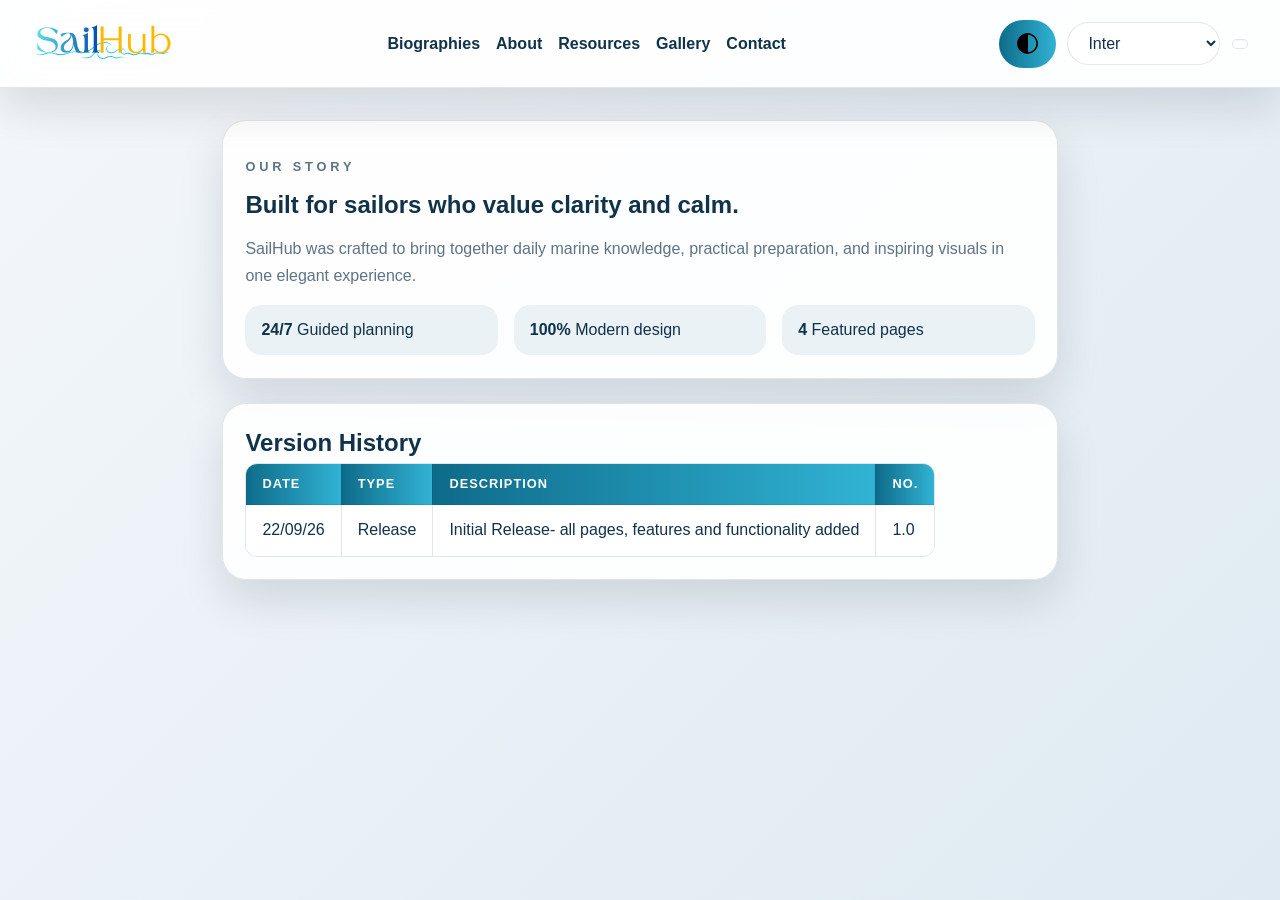
==== about.html @ ad93a69f "Initial commit" ====
<!DOCTYPE html>
<html lang="en">
  <head>
    <meta charset="UTF-8" />
    <!-- Blue toolbar for light mode users --><meta name="theme-color" content="#4A90E2" media="(prefers-color-scheme: light)"><!-- Dark grey toolbar for dark mode users --><meta name="theme-color" content="#1A1A1A" media="(prefers-color-scheme: dark)">
    <meta name="viewport" content="width=device-width, initial-scale=1.0" />
    <title>About SailHub</title>
    <link rel="stylesheet" href="styles.css" />
  </head>
  <body>
    <header class="topbar">
      <!-- <div class="hnav" id="myLinks">
        <a href="#news">News</a>
        <a href="#settings">Settings</a>
        <a href="#other">Other</a>
      </div>
      <button class="icon" type="button" aria-controls="myLinks" aria-expanded="false" aria-label="Open menu" onclick="myFunction()">
        <img src="images/menu_86dp_000000_FILL0_wght400_GRAD0_opsz48.svg" alt="" aria-hidden="true">
      </button> -->
      <a class="brand" href="index.html"><img style="height: 50px; width: auto;" src="images/SailHub Logo.svg" alt="SailHub"></a>
      <nav class="nav-links">
        <a href="biographies.html" data-i18n="navBiographies">Biographies</a>
        <a href="about.html" data-i18n="navAbout">About</a>
        <a href="resources.html" data-i18n="navResources">Resources</a>
        <a href="gallery.html" data-i18n="navGallery">Gallery</a>
        <a href="contact.html" data-i18n="navContact">Contact</a>
      </nav>
      <div class="toolbar">
        <img id="themeToggle" class="control-btn" type="button" class="toggleDarkmode" title="Toggle Mode" onclick="toggleDarkmode()" src="images/contrast_86dp_000000_FILL0_wght400_GRAD0_opsz48.svg" alt="Theme">
        <select id="fontSelect" class="control-select">
          <option value="Inter, sans-serif">Inter</option>
          <option value="OpenDyslexic, sans-serif">OpenDyslexic</option>
          <option value="monospace">Monospace</option>
          <option value="Verdana, sans-serif">Verdana</option>
          <option value="Arial, sans-serif">Arial</option>
          <option value="Georgia, serif">Georgia</option>
          <option value="Tahoma, sans-serif">Tahoma</option>
          <option value="Impact, sans-serif">Impact</option>
          <option value="cursive">Cursive</option>
          <option value="Helvetica, sans-serif">Helvetica</option>
          <option value="Trebuchet MS, sans-serif">Trebuchet</option>
        </select>
        <div class="google-translate-wrap">
          <div id="google_translate_element"></div>
        </div>
      </div>
    </header>

    <main class="page single-column">
      <section class="detail-card">
        <p class="eyebrow" data-i18n="aboutEyebrow">Our story</p>
        <h1 data-i18n="aboutTitle">Built for sailors who value clarity and calm.</h1>
        <p data-i18n="aboutText">SailHub was crafted to bring together daily marine knowledge, practical preparation, and inspiring visuals in one elegant experience.</p>
        <div class="stat-row">
          <div>
            <strong>24/7</strong>
            <span data-i18n="aboutStat1">Guided planning</span>
          </div>
          <div>
            <strong>100%</strong>
            <span data-i18n="aboutStat2">Modern design</span>
          </div>
          <div>
            <strong>4</strong>
            <span data-i18n="aboutStat3">Featured pages</span>
          </div>
        </div>
      </section>
      <section style="margin-top: 1.5rem;" class="detail-card">
        <h1 data-i18n="aboutTitle">Version History</h1>
        <table class="version-table">
    <thead>
      <tr >
        <th>Date</th>
        <th>Type</th>
        <th>Description</th>
        <th>No.</th>
      </tr>
    </thead>
    <tbody>
      <tr>
        <td>22/09/26</td>
        <td>Release</td>
        <td>Initial Release- all pages, features and functionality added</td>
        <td>1.0</td>
      </tr>
      <!--<tr>
        <td>32/13/100</td>
        <td>Bugfix</td>
        <td>Lorem ipsum dolor sit amet consectetur adipisicing elit. Ea, asperiores quos modi ut vel voluptas inventore sunt autem id, dignissimos nemo fugit obcaecati atque quo, dolor quasi! Laborum, impedit recusandae!</td>
        <td>75.10</td>
      </tr>
     <tr>
        <td>32/13/100</td>
        <td>Bugfix</td>
        <td>Lorem ipsum dolor sit amet consectetur adipisicing elit. Ea, asperiores quos modi ut vel voluptas inventore sunt autem id, dignissimos nemo fugit obcaecati atque quo, dolor quasi! Laborum, impedit recusandae!</td>
        <td>75.10</td>
      </tr>
      <tr>
        <td>32/13/100</td>
        <td>Bugfix</td>
        <td>Lorem ipsum dolor sit amet consectetur adipisicing elit. Ea, asperiores quos modi ut vel voluptas inventore sunt autem id, dignissimos nemo fugit obcaecati atque quo, dolor quasi! Laborum, impedit recusandae!</td>
        <td>75.10</td>
      </tr>
      <tr>
        <td>32/13/100</td>
        <td>Bugfix</td>
        <td>Lorem ipsum dolor sit amet consectetur adipisicing elit. Ea, asperiores quos modi ut vel voluptas inventore sunt autem id, dignissimos nemo fugit obcaecati atque quo, dolor quasi! Laborum, impedit recusandae!</td>
        <td>75.10</td>
      </tr>
      <tr>
        <td>32/13/100</td>
        <td>Bugfix</td>
        <td>Lorem ipsum dolor sit amet consectetur adipisicing elit. Ea, asperiores quos modi ut vel voluptas inventore sunt autem id, dignissimos nemo fugit obcaecati atque quo, dolor quasi! Laborum, impedit recusandae!</td>
        <td>75.10</td>
      </tr>
      <tr>
        <td>32/13/100</td>
        <td>Bugfix</td>
        <td>Lorem ipsum dolor sit amet consectetur adipisicing elit. Ea, asperiores quos modi ut vel voluptas inventore sunt autem id, dignissimos nemo fugit obcaecati atque quo, dolor quasi! Laborum, impedit recusandae!</td>
        <td>75.10</td>
      </tr> -->
    </tbody>
  </table>

      </section>
    </main>

    <button id="scrollTopBtn" class="scroll-top" aria-label="Back to top">↑</button>
    <script src="https://translate.google.com/translate_a/element.js?cb=googleTranslateInit"></script>
    <script>
      function googleTranslateInit() {
        new google.translate.TranslateElement(
          {
            pageLanguage: 'en',
            includedLanguages: '',
            layout: google.translate.TranslateElement.InlineLayout.SIMPLE,
            autoDisplay: false
          },
          'google_translate_element'
        );
      }
    </script>
    <script src="script.js"></script>
  </body>
</html>
---- styles.css ----
:root {
  color-scheme: light;
  --bg: #f4f7fb;
  --surface: rgba(255, 255, 255, 0.9);
  --surface-strong: #ffffff;
  --accent: #0e6b8a;
  --accent-2: #31b3d4;
  --text: #10324a;
  --muted: #5e7384;
  --border: rgba(16, 50, 74, 0.12);
  --shadow: 0 20px 45px rgba(3, 18, 26, 0.12);
}

body.dark {
  color-scheme: dark;
  --bg: #07131d;
  --surface: rgba(12, 26, 37, 0.92);
  --surface-strong: #0f2331;
  --accent: #57c7ff;
  --accent-2: #2f8bb3;
  --text: #eaf7ff;
  --muted: #93aac3;
  --border: rgba(234, 247, 255, 0.16);
  --shadow: 0 20px 45px rgba(0, 0, 0, 0.3);
}

* {
  box-sizing: border-box;
}

html {
  scroll-behavior: smooth;
}

body {
  margin: 0;
  font-family: 'Inter', sans-serif;
  background: linear-gradient(135deg, var(--bg), #dfeaf2);
  color: var(--text);
  min-height: 100vh;
}

body.dark {
  background: linear-gradient(135deg, var(--bg), #11293a);
}

.topbar {
  position: sticky;
  top: 0;
  z-index: 20;
  display: flex;
  justify-content: space-between;
  align-items: center;
  padding: 1rem 2rem;
  background: var(--surface);
  backdrop-filter: blur(18px);
  border-bottom: 1px solid var(--border);
  box-shadow: var(--shadow);
}

.brand {
  font-size: 1.25rem;
  font-weight: 700;
  color: var(--accent);
  text-decoration: none;
}

.nav-links {
  display: flex;
  gap: 1rem;
}

.nav-links a {
  text-decoration: none;
  color: var(--text);
  font-weight: 600;
}

.toolbar {
  display: flex;
  gap: 0.7rem;
  align-items: center;
}

.google-translate-wrap {
  display: flex;
  align-items: center;
  padding: 0.25rem 0.45rem;
  border-radius: 999px;
  background: var(--surface-strong);
  border: 1px solid var(--border);
  box-shadow: inset 0 1px 2px rgba(0,0,0,0.04);
}

.google-translate-wrap .goog-te-gadget {
  font-family: inherit !important;
  color: var(--text) !important;
}

.google-translate-wrap .goog-te-gadget-simple {
  background: transparent !important;
  border: none !important;
  padding: 0 !important;
  box-shadow: none !important;
}

.google-translate-wrap .goog-te-menu-value span {
  color: var(--text) !important;
}

.google-translate-wrap .goog-te-menu-value span:last-child {
  display: none;
}

.control-btn, .control-select, .primary-btn, .search-box button {
  border: none;
  border-radius: 999px;
  padding: 0.7rem 1rem;
  font: inherit;
  cursor: pointer;
}

.control-btn, .primary-btn, .search-box button {
  background: linear-gradient(90deg, var(--accent), var(--accent-2));
  color: white;
}
.control-btn, .toggleDarkmode {
  display: flex;
  justify-content: center;
  width: auto;
  height: 48px;
}

.control-select {
  background: var(--surface-strong);
  color: var(--text);
  border: 1px solid var(--border);
}

.control-btn-search {
  background: var(--surface-strong);
  color: var(--text);
  border: 2px solid var(--border);
  border-radius: 20px;
  padding: 5px;
  font: inherit;
  cursor: pointer;
  margin-top: -19px;
  position: relative;
  top: 6px;
}

.page {
  max-width: 1200px;
  margin: 0 auto;
  padding: 2rem;
}

.single-column {
  max-width: 900px;
}

.hero-card, .detail-card, .info-card, .gallery-card {
  background: var(--surface);
  border: 1px solid var(--border);
  border-radius: 24px;
  box-shadow: var(--shadow);
}

.hero-card {
  display: grid;
  grid-template-columns: 1.5fr 1fr;
  gap: 1.5rem;
  padding: 2rem;
  align-items: center;
}

.eyebrow {
  text-transform: uppercase;
  letter-spacing: 0.3em;
  color: var(--accent);
  font-size: 0.8rem;
  font-weight: 700;
}

h1, h2 {
  margin-top: 0.2rem;
  margin-bottom: 0.35rem;
  size: 1.8rem;
}

.hero-copy, .info-card p, .detail-card p, .gallery-card p {
  color: var(--muted);
  line-height: 1.7;
}

.primary-btn {
  display: inline-block;
  margin-top: 1rem;
  text-decoration: none;
}

.hero-panel {
  padding: 1.2rem;
  border-radius: 20px;
  background: linear-gradient(135deg, var(--surface-strong), rgba(49, 179, 212, 0.16));
}

.panel-badge {
  display: inline-block;
  padding: 0.4rem 0.8rem;
  border-radius: 999px;
  background: rgba(14, 107, 138, 0.16);
  color: var(--accent);
  margin-bottom: 0.8rem;
}

.card-grid {
  display: grid;
  grid-template-columns: repeat(3, minmax(0, 1fr));
  gap: 1.2rem;
  margin-top: 1.5rem;
}

.info-card, .detail-card, .gallery-card {
  padding: 1.4rem;
}

.info-card a {
  color: var(--accent);
  font-weight: 700;
  text-decoration: none;
}

.search-container {
  display: flex;
  align-items: center;
  gap: 0.7rem;
  padding: 0.7rem 0.95rem;
  margin: 0.35rem 0 1rem;
  border: 1px solid var(--border);
  border-radius: 999px;
  background: var(--surface-strong);
  box-shadow: inset 0 1px 2px rgba(0,0,0,0.04);
}

.search-container svg {
  color: var(--muted);
  flex-shrink: 0;
}

.search-container input {
  flex: 1;
  border: none;
  outline: none;
  font: inherit;
  background: transparent;
  color: var(--text);
}

.tag-row {
  display: flex;
  flex-wrap: wrap;
  gap: 0.7rem;
  margin-top: 1rem;
}

.tag-row span {
  padding: 0.4rem 0.8rem;
  border-radius: 999px;
  background: rgba(14, 107, 138, 0.12);
  color: var(--accent);
}

.search-panel {
  display: flex;
  flex-direction: column;
}

.search-status {
  margin: 0 0 1rem;
  color: var(--muted);
}

.results-grid {
  display: grid;
  grid-template-columns: repeat(3, minmax(0, 1fr));
  gap: 1rem;
  align-items: start;
}

.results-grid .boat-detail {
  grid-column: 1 / -1;
  width: 100%;
}

.result-item {
  display: flex;
  flex-direction: column;
  gap: 0.75rem;
  min-height: 280px;
  width: 100%;
  padding: 1rem;
  border: 1px solid var(--border);
  border-radius: 18px;
  background: var(--surface-strong);
  box-shadow: 0 12px 25px rgba(3, 18, 26, 0.08);
  cursor: pointer;
  transition: transform 0.2s ease, box-shadow 0.2s ease;
}

.result-item:hover,
.result-item:focus-visible {
  transform: translateY(-2px);
  box-shadow: 0 14px 28px rgba(3, 18, 26, 0.12);
  outline: none;
}

.result-item h4 {
  margin: 0;
  font-size: 1.05rem;
}

.result-item img {
  width: 100%;
  flex: 1;
  min-height: 160px;
  aspect-ratio: 4 / 3;
  object-fit: cover;
  object-position: center;
  border-radius: 12px;
  background: linear-gradient(135deg, rgba(49, 179, 212, 0.16), rgba(14, 107, 138, 0.08));
}

.created-by {
  display: flex;
  align-items: center;
  gap: 0.45rem;
  margin: 0;
  color: var(--muted);
  font-size: 0.85rem;
}

.result-item .created-by-logo {
  width: 30px;
  height: 30px;
  flex: 0 0 30px;
  min-height: 30px;
  aspect-ratio: 1;
  object-fit: contain;
  border: 1px solid var(--border);
  border-radius: 50%;
  background: var(--surface-strong);
}

.search-empty {
  padding: 1rem;
  border-radius: 16px;
  background: rgba(14, 107, 138, 0.08);
  color: var(--muted);
}

.detail-view {
  display: flex;
  flex-direction: column;
  gap: 0.9rem;
  width: 100%;
  min-height: 100%;
  padding: 1.2rem;
  border: 1px solid var(--border);
  border-radius: 20px;
  background: var(--surface-strong);
  box-shadow: var(--shadow);
}

.detail-header {
  display: flex;
  justify-content: space-between;
  align-items: center;
  gap: 1rem;
}

.detail-header h3 {
  margin: 0;
}

.back-button {
  border: none;
  border-radius: 999px;
  padding: 0.55rem 0.9rem;
  background: rgba(14, 107, 138, 0.12);
  color: var(--accent);
  cursor: pointer;
}

.detail-image {
  width: 100%;
  max-height: 320px;
  object-fit: contain;
  object-position: center;
  border-radius: 16px;
  background: linear-gradient(135deg, rgba(49, 179, 212, 0.16), rgba(14, 107, 138, 0.08));
}

.detail-summary {
  margin: 0;
  color: var(--muted);
  line-height: 1.7;
}

.detail-list {
  margin: 0;
  padding-left: 1.1rem;
  color: var(--muted);
  line-height: 1.7;
}

.detail-table {
  width: 100%;
  border-collapse: collapse;
  margin: 0.5rem 0 1rem;
  overflow: hidden;
  border-radius: 12px;
  border: 1px solid var(--border);
}

.detail-table th,
.detail-table td {
  padding: 0.75rem 0.9rem;
  text-align: left;
  border-bottom: 1px solid var(--border);
}

.detail-table th {
  width: 38%;
  background: rgba(14, 107, 138, 0.08);
  color: var(--accent);
}

.detail-table tr:last-child th,
.detail-table tr:last-child td {
  border-bottom: none;
}

.stat-row {
  display: grid;
  grid-template-columns: repeat(3, minmax(0, 1fr));
  gap: 1rem;
  margin-top: 1rem;
}

.stat-row div {
  padding: 1rem;
  border-radius: 16px;
  background: rgba(14, 107, 138, 0.08);
}

.gallery-grid {
  grid-template-columns: repeat(3, minmax(0, 1fr));
}

.resources-intro {
  margin-bottom: 1.5rem;
}

.resource-section {
  margin-top: 1.5rem;
}

.resource-heading {
  margin-bottom: 1rem;
}

.resource-heading h2 {
  margin: 0 0 0.35rem;
}

.resource-heading p {
  margin: 0;
  color: var(--muted);
}

.resource-grid {
  display: flex;
  gap: 1rem;
  overflow-x: auto;
  scroll-snap-type: x proximity;
  padding: 0.35rem 0 0.8rem;
  scrollbar-width: none;
  -ms-overflow-style: none;
}

.resource-grid::-webkit-scrollbar {
  display: none;
}

.resource-card {
  display: flex;
  flex-direction: column;
  gap: 0.8rem;
  height: 470px;
  min-height: 470px;
  flex: 0 0 calc(19% - 1.0rem);
  max-width: 400px;
  min-width: 300px;
  scroll-snap-align: start;
}

.resource-card h3 {
  margin: 0;
}

.resource-card p {
  margin: 0;
  flex: 1;
}

.resource-image {
  width: 100%;
  height: 220px;
  min-height: 220px;
  object-fit: contain;
  object-position: center;
  border-radius: 16px;
  background: linear-gradient(135deg, rgba(49, 179, 212, 0.16), rgba(14, 107, 138, 0.08));
  padding: 0.5rem;
}

.resource-link {
  display: inline-flex;
  align-items: center;
  gap: 0.45rem;
  width: fit-content;
  margin-top: auto;
  color: var(--accent);
  font-weight: 700;
  text-decoration: none;
}

.resource-link svg {
  width: 1rem;
  height: 1rem;
  fill: currentColor;
}

.resource-carousel-shell {
  position: relative;
  padding: 0.25rem 0;
}

.resource-carousel-shell::before,
.resource-carousel-shell::after {
  content: "";
  position: absolute;
  top: 0;
  bottom: 0;
  width: 48px;
  pointer-events: none;
  z-index: 2;
}

.resource-carousel-shell::before {
  left: 0;
  background: linear-gradient(to right, var(--surface), transparent);
  opacity: 0;
}

.resource-carousel-shell::after {
  right: 0;
  background: linear-gradient(to left, var(--surface), transparent);
  opacity: 0;
}

.resource-carousel-shell.has-overflow::before,
.resource-carousel-shell.has-overflow::after {
  opacity: 1;
}

.carousel-nav {
  position: absolute;
  top: 50%;
  transform: translateY(-50%);
  z-index: 3;
  width: 42px;
  height: 42px;
  border: 1px solid var(--border);
  border-radius: 50%;
  background: var(--surface-strong);
  color: var(--accent);
  box-shadow: var(--shadow);
  cursor: pointer;
  display: none;
  align-items: center;
  justify-content: center;
  font-size: 1.2rem;
}

.resource-carousel-shell.has-overflow .carousel-nav {
  display: flex;
}

.carousel-nav.prev {
  left: -0.2rem;
}

.carousel-nav.next {
  right: -0.2rem;
}

.carousel-nav:disabled {
  opacity: 0.45;
  cursor: not-allowed;
}

.footer {
  text-align: center;
  padding: 2rem 1rem 3rem;
  color: var(--muted);
}

@media (max-width: 900px) {
  .resource-grid {
    grid-template-columns: 1fr;
  }

  .topbar {
    flex-wrap: wrap;
    gap: 1rem;
  }
}

.gallery-art {
  height: auto;
  width: 100%;
  max-height: 240px;
  border-radius: 16px;
  background-size: cover;
  background-position: center;
  background-image: linear-gradient(rgba(0,0,0,0.15), rgba(0,0,0,0.15));
  align-self: center;
}

.scroll-top {
  position: fixed;
  right: 1.2rem;
  bottom: 1.2rem;
  border: none;
  background: var(--accent);
  color: white;
  width: 48px;
  height: 48px;
  border-radius: 50%;
  cursor: pointer;
  display: none;
  box-shadow: var(--shadow);
}

.footer {
  text-align: center;
  padding: 2rem 1rem 3rem;
  color: var(--muted);
}

@media (max-width: 860px) {
  .topbar {
    flex-direction: column;
    gap: 0.8rem;
  }

  .hero-card, .card-grid, .gallery-grid, .stat-row {
    grid-template-columns: 1fr;
  }

  .search-box {
    flex-direction: column;
  }
}
.version-table {
  width: max-content;
  max-width: 100%;
  border-collapse: separate;
  border-spacing: 0;
  border: 1px solid var(--border);
  border-radius: 12px;
  overflow: hidden;
  table-layout: auto;
}

.version-table th,
.version-table td {
  padding: 0.8rem 1rem;
  border-right: 1px solid var(--border);
  border-bottom: 1px solid var(--border);
  text-align: left;
  vertical-align: top;
}

.version-table th {
  background: linear-gradient(90deg, var(--accent), var(--accent-2));
  color: #fff;
  font-size: 0.8rem;
  letter-spacing: 0.08em;
  text-transform: uppercase;
  white-space: nowrap;
}

.version-table td {
  background: var(--surface-strong);
  color: var(--text);
  line-height: 1.55;
}

.version-table th:last-child,
.version-table td:last-child {
  border-right: 0;
}

.version-table tbody tr:last-child td {
  border-bottom: 0;
}

.version-table tbody tr:nth-child(even) td {
  background: rgba(49, 179, 212, 0.08);
}

.version-table tbody tr:hover td {
  background: rgba(49, 179, 212, 0.16);
}

.version-table td:nth-child(1),
.version-table td:nth-child(2),
.version-table td:nth-child(4) {
  white-space: nowrap;
}

@media (max-width: 600px) {
  .version-table {
    display: block;
    overflow-x: auto;
    width: 100%;
  }

  .version-table th,
  .version-table td {
    padding: 0.7rem 0.8rem;
  }
}

.pagination-container {
  display: flex;
  justify-content: center;
  align-items: center;
  gap: 8px;
  margin: 30px 0;
}

.page-btn {
  padding: 8px 16px;
  border: 1px solid #ccc;
  background-color: #fefefe;
  color: #333;
  cursor: pointer;
  border-radius: 4px;
  font-size: 14px;
  transition: background-color 0.2s, border-color 0.2s;
}

.page-btn:hover:not(:disabled) {
  background-color: #e0e0e0;
}

.page-btn.active {
  background: linear-gradient(90deg, var(--accent), var(--accent-2));
  color: #fff;
}

.page-btn:disabled {
  opacity: 0.5;
  cursor: not-allowed;
}

.page-numbers {
  display: flex;
  gap: 5px;
}
.hnav {
  display: none;
}

.hnav.is-open {
  display: flex;
}

.icon {
  display: inline-flex;
  align-items: center;
  justify-content: center;
  width: 48px;
  height: 48px;
  padding: 0.5rem;
  border: 1px solid var(--border);
  border-radius: 10px;
  background: var(--surface-strong);
  cursor: pointer;
}

.icon img {
  width: 28px;
  height: 28px;
}

.hnav {
  position: absolute;
  top: calc(100% + 0.5rem);
  left: 1rem;
  z-index: 30;
  flex-direction: column;
  min-width: 12rem;
  gap: 0.2rem;
  padding: 0.7rem;
  background: var(--surface-strong);
  border: 1px solid var(--border);
  border-radius: 14px;
  box-shadow: var(--shadow);
}

.hnav a {
  padding: 0.75rem 0.85rem;
  color: var(--text);
  font-weight: 600;
  text-decoration: none;
  border-radius: 8px;
}

.hnav a:hover,
.hnav a:focus-visible {
  background: rgba(49, 179, 212, 0.14);
  outline: none;
}

@media (max-width: 860px) {
  .hnav {
    position: absolute;
    top: calc(100% + 0.5rem);
    left: 1rem;
    z-index: 30;
    flex-direction: column;
    min-width: 12rem;
    gap: 0.2rem;
    background: var(--surface-strong);
    border: 1px solid var(--border);
    border-radius: 14px;
    box-shadow: var(--shadow);
  }

  .hnav.is-open {
    display: flex;
  }

  .hnav a {
    padding: 0.75rem 0.85rem;
    color: var(--text);
    font-weight: 600;
    text-decoration: none;
    border-radius: 8px;
  }

  .hnav a:hover,
  .hnav a:focus-visible {
    background: rgba(49, 179, 212, 0.14);
    outline: none;
  }

  .icon {
    display: inline-flex;
    align-items: center;
    justify-content: center;
    width: 48px;
    height: 48px;
    padding: 0.5rem;
    border: 1px solid var(--border);
    border-radius: 10px;
    background: var(--surface-strong);
    cursor: pointer;
  }

  .icon img {
    width: 28px;
    height: 28px;
  }
}
.CreatedByLogo {
  width: 30px;
  height: 30px;
  margin-right: 5px;
  margin-bottom: -9px;
  Border-radius: 50%;
  Border: 1px solid var(--border);
}

.CreatedBy {
  display: flex;
  align-items: center;
  gap: 0.45rem;
  margin: 0;
  color: var(--muted);
  font-size: 0.85rem;
}
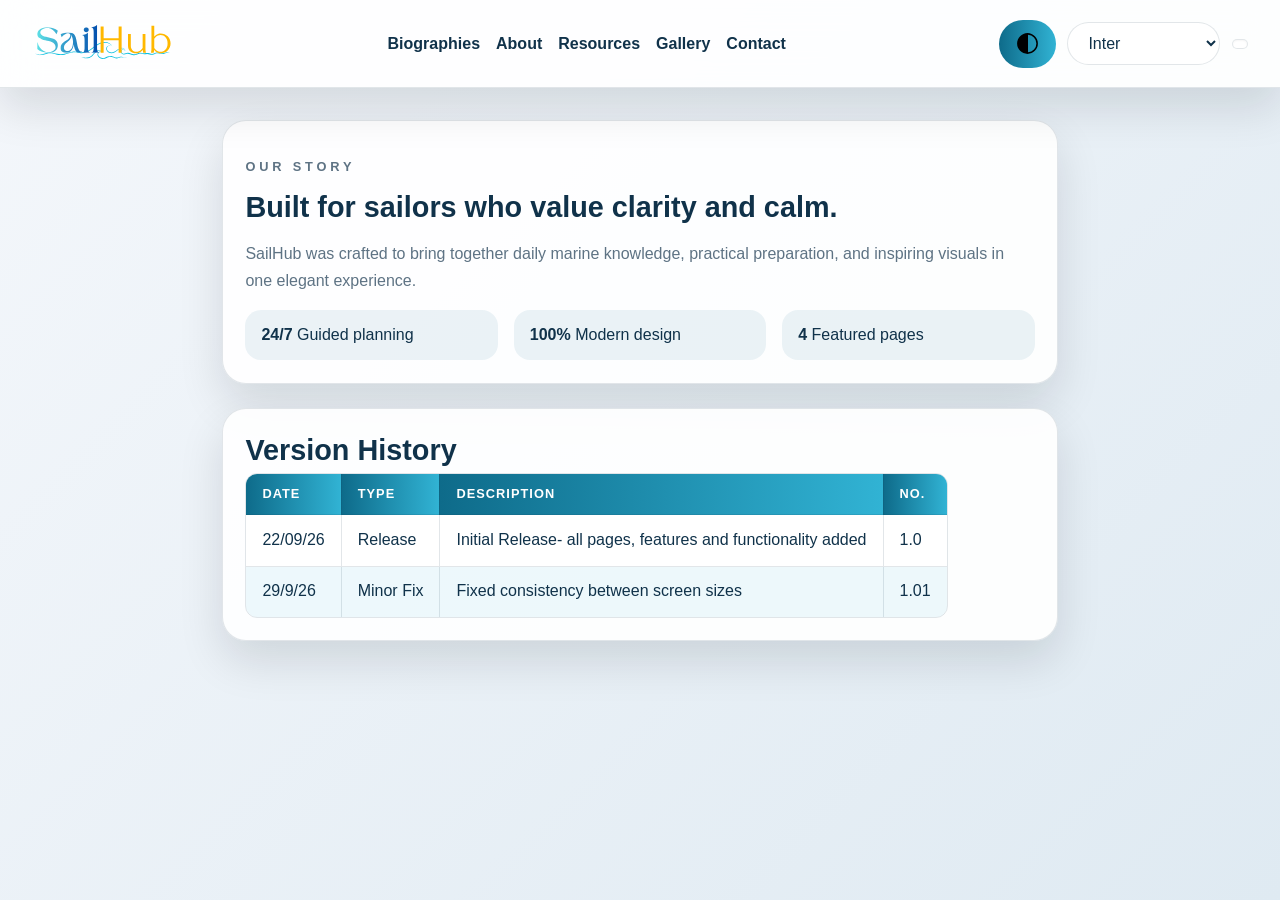
==== commit f7a2bb9f: "1.01" ====
--- a/about.html
+++ b/about.html
@@ -84,13 +84,13 @@
         <td>Initial Release- all pages, features and functionality added</td>
         <td>1.0</td>
       </tr>
-      <!--<tr>
-        <td>32/13/100</td>
-        <td>Bugfix</td>
-        <td>Lorem ipsum dolor sit amet consectetur adipisicing elit. Ea, asperiores quos modi ut vel voluptas inventore sunt autem id, dignissimos nemo fugit obcaecati atque quo, dolor quasi! Laborum, impedit recusandae!</td>
-        <td>75.10</td>
+      <tr>
+        <td>29/9/26</td>
+        <td>Minor Fix</td>
+        <td>Fixed consistency between screen sizes</td>
+        <td>1.01</td>
       </tr>
-     <tr>
+     <!--<tr>
         <td>32/13/100</td>
         <td>Bugfix</td>
         <td>Lorem ipsum dolor sit amet consectetur adipisicing elit. Ea, asperiores quos modi ut vel voluptas inventore sunt autem id, dignissimos nemo fugit obcaecati atque quo, dolor quasi! Laborum, impedit recusandae!</td>
--- a/styles.css
+++ b/styles.css
@@ -186,7 +186,14 @@
 h1, h2 {
   margin-top: 0.2rem;
   margin-bottom: 0.35rem;
-  size: 1.8rem;
+}
+
+h1 {
+  font-size: 1.8rem;
+}
+
+h2 {
+  font-size: 1.4rem;
 }
 
 .hero-copy, .info-card p, .detail-card p, .gallery-card p {
@@ -905,4 +912,87 @@
   margin: 0;
   color: var(--muted);
   font-size: 0.85rem;
+}
+
+.nav-links {
+  flex-wrap: wrap;
+  justify-content: center;
+}
+
+.toolbar {
+  flex-wrap: wrap;
+  justify-content: center;
+  min-width: 0;
+}
+
+.resource-card {
+  flex: 0 0 min(300px, calc(100vw - 2rem));
+  min-width: min(300px, calc(100vw - 2rem));
+}
+
+.gallery-art {
+  aspect-ratio: 4 / 3;
+  object-fit: cover;
+}
+
+@media (max-width: 860px) {
+  .topbar {
+    padding: 1rem 1.25rem;
+  }
+
+  .nav-links {
+    gap: 0.65rem 1rem;
+  }
+
+  .results-grid {
+    grid-template-columns: repeat(2, minmax(0, 1fr));
+  }
+}
+
+@media (max-width: 600px) {
+  .topbar {
+    padding: 0.85rem 1rem;
+  }
+
+  .toolbar {
+    width: 100%;
+    gap: 0.5rem;
+  }
+
+  .nav-links {
+    width: 100%;
+    gap: 0.5rem 0.85rem;
+  }
+
+  .page {
+    padding: 1rem;
+  }
+
+  .hero-card,
+  .detail-card,
+  .info-card,
+  .gallery-card {
+    padding: 1.1rem;
+    border-radius: 16px;
+  }
+
+  .results-grid {
+    grid-template-columns: 1fr;
+  }
+
+  .detail-header {
+    align-items: flex-start;
+    flex-wrap: wrap;
+  }
+
+  .detail-table,
+  .version-table {
+    display: block;
+    max-width: 100%;
+    overflow-x: auto;
+  }
+
+  .pagination-container {
+    flex-wrap: wrap;
+  }
 }
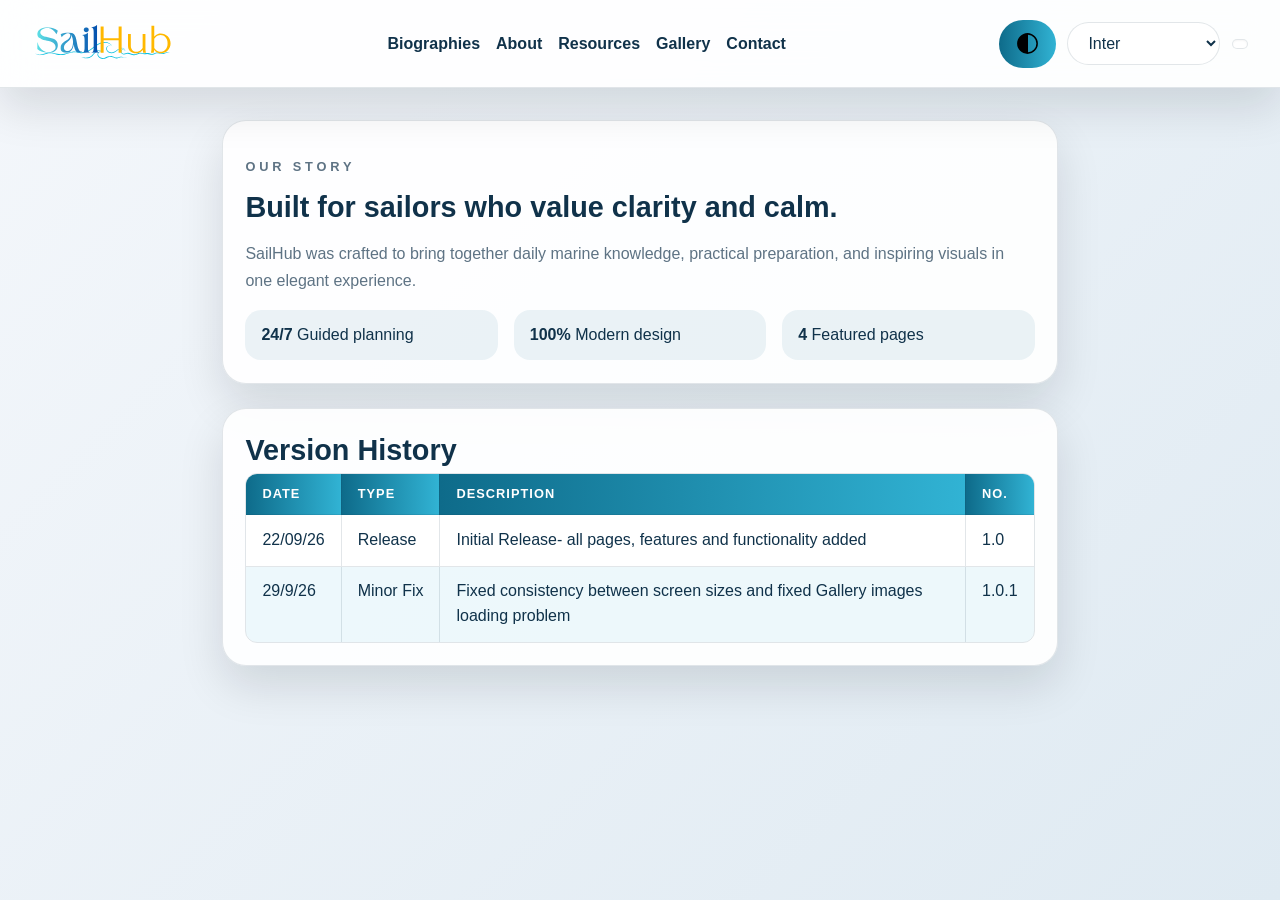
==== commit 5ab32442: "1.0.1" ====
--- a/about.html
+++ b/about.html
@@ -87,8 +87,8 @@
       <tr>
         <td>29/9/26</td>
         <td>Minor Fix</td>
-        <td>Fixed consistency between screen sizes</td>
-        <td>1.01</td>
+        <td>Fixed consistency between screen sizes and fixed Gallery images loading problem</td>
+        <td>1.0.1</td>
       </tr>
      <!--<tr>
         <td>32/13/100</td>
--- a/styles.css
+++ b/styles.css
@@ -293,7 +293,7 @@
   display: grid;
   grid-template-columns: repeat(3, minmax(0, 1fr));
   gap: 1rem;
-  align-items: start;
+  align-items: stretch;
 }
 
 .results-grid .boat-detail {
@@ -640,7 +640,6 @@
   height: auto;
   width: 100%;
   max-height: 240px;
-  border-radius: 16px;
   background-size: cover;
   background-position: center;
   background-image: linear-gradient(rgba(0,0,0,0.15), rgba(0,0,0,0.15));
@@ -674,8 +673,27 @@
     gap: 0.8rem;
   }
 
-  .hero-card, .card-grid, .gallery-grid, .stat-row {
+  .hero-card, .card-grid:not(.gallery-grid), .stat-row {
     grid-template-columns: 1fr;
+  }
+
+  .gallery-grid {
+    grid-template-columns: repeat(3, minmax(0, 1fr));
+    gap: 0.5rem;
+  }
+
+  .gallery-grid .gallery-card {
+    padding: 0.65rem;
+    border-radius: 10px;
+  }
+
+  .gallery-card h2 {
+    font-size: 1rem;
+  }
+
+  .gallery-card p {
+    font-size: 0.85rem;
+    line-height: 1.4;
   }
 
   .search-box {
@@ -945,39 +963,201 @@
   }
 
   .results-grid {
-    grid-template-columns: repeat(2, minmax(0, 1fr));
+    grid-template-columns: repeat(3, minmax(0, 1fr));
+  }
+
+  .resource-card {
+    flex-basis: 220px;
+    min-width: 220px;
+    height: 390px;
+    min-height: 390px;
+  }
+
+  .resource-image {
+    height: 155px;
+    min-height: 155px;
   }
 }
 
 @media (max-width: 600px) {
   .topbar {
+    display: grid;
+    grid-template-columns: minmax(0, 1fr);
+    justify-items: center;
+    gap: 0.55rem;
     padding: 0.85rem 1rem;
+  }
+
+  .brand {
+    line-height: 1;
+  }
+
+  .brand img {
+    height: 42px !important;
+    max-width: 100%;
+  }
+
+  .nav-links {
+    flex-wrap: nowrap;
+    justify-content: flex-start;
+    gap: 0.55rem;
+    max-width: 100%;
+    overflow-x: auto;
+    scrollbar-width: none;
+  }
+
+  .nav-links::-webkit-scrollbar {
+    display: none;
+  }
+
+  .nav-links a {
+    flex: 0 0 auto;
+    font-size: 0.85rem;
   }
 
   .toolbar {
     width: 100%;
-    gap: 0.5rem;
-  }
-
-  .nav-links {
-    width: 100%;
-    gap: 0.5rem 0.85rem;
+    flex-wrap: nowrap;
+    justify-content: center;
+    gap: 0.4rem;
+  }
+
+  .toolbar .control-btn {
+    flex: 0 0 36px;
+    width: 36px;
+    height: 36px;
+    padding: 0.35rem;
+  }
+
+  .toolbar .control-select {
+    flex: 0 1 100px;
+    width: 100px;
+    min-width: 0;
+    padding: 0.55rem 0.7rem;
+  }
+
+  .google-translate-wrap {
+    flex: 0 1 136px;
+    min-width: 0;
+    max-width: 136px;
+    overflow: hidden;
+  }
+
+  .google-translate-wrap .goog-te-gadget-simple {
+    white-space: nowrap;
   }
 
   .page {
-    padding: 1rem;
+    padding: 0.75rem;
   }
 
   .hero-card,
   .detail-card,
   .info-card,
   .gallery-card {
-    padding: 1.1rem;
-    border-radius: 16px;
+    padding: 1rem;
+    border-radius: 14px;
+  }
+
+  .eyebrow {
+    letter-spacing: 0.18em;
+  }
+
+  h1 {
+    font-size: 1.6rem;
+  }
+
+  .stat-row {
+    grid-template-columns: repeat(3, minmax(0, 1fr));
+    gap: 0.5rem;
+  }
+
+  .stat-row div {
+    display: flex;
+    flex-direction: column;
+    gap: 0.25rem;
+    min-width: 0;
+    padding: 0.7rem 0.55rem;
+    border-radius: 10px;
+    font-size: 0.82rem;
+  }
+
+  .stat-row strong {
+    font-size: 1rem;
   }
 
   .results-grid {
-    grid-template-columns: 1fr;
+    grid-template-columns: repeat(3, minmax(0, 1fr));
+    grid-auto-rows: 1fr;
+    align-items: stretch;
+    gap: 0.4rem;
+  }
+
+  .result-item {
+    height: 100%;
+    min-height: 0;
+    gap: 0.35rem;
+    padding: 0.45rem;
+    border-radius: 10px;
+  }
+
+  .result-item h4 {
+    font-size: clamp(0.65rem, 2.8vw, 0.8rem);
+    line-height: 1.2;
+    overflow-wrap: anywhere;
+  }
+
+  .result-item img {
+    min-height: 52px;
+    border-radius: 7px;
+  }
+
+  .result-item .created-by {
+    align-items: center;
+    gap: 0.25rem;
+    width: 100%;
+    min-width: 0;
+    margin-top: auto;
+    flex-wrap: wrap;
+    font-size: clamp(0.52rem, 2.2vw, 0.68rem);
+    line-height: 1.2;
+  }
+
+  .result-item .created-by span {
+    min-width: 0;
+    overflow-wrap: anywhere;
+  }
+
+  .result-item .created-by-logo {
+    width: 18px;
+    height: 18px;
+    min-height: 18px;
+    flex-basis: 18px;
+  }
+
+  .resource-card {
+    flex-basis: min(180px, 42vw);
+    min-width: min(180px, 42vw);
+    height: 350px;
+    min-height: 350px;
+    gap: 0.55rem;
+  }
+
+  .resource-card h3 {
+    font-size: 0.95rem;
+    overflow-wrap: anywhere;
+  }
+
+  .resource-card p {
+    font-size: 0.82rem;
+    line-height: 1.45;
+  }
+
+  .resource-image {
+    height: 115px;
+    min-height: 115px;
+    padding: 0.3rem;
+    border-radius: 10px;
   }
 
   .detail-header {
@@ -992,7 +1172,22 @@
     overflow-x: auto;
   }
 
+  .version-table th,
+  .version-table td {
+    padding: 0.55rem 0.65rem;
+    font-size: 0.82rem;
+  }
+
   .pagination-container {
     flex-wrap: wrap;
   }
+}
+
+@media (max-width: 340px) {
+  .nav-links {
+    flex-wrap: wrap;
+    justify-content: center;
+    gap: 0.4rem 0.65rem;
+    overflow: visible;
+  }
 }
